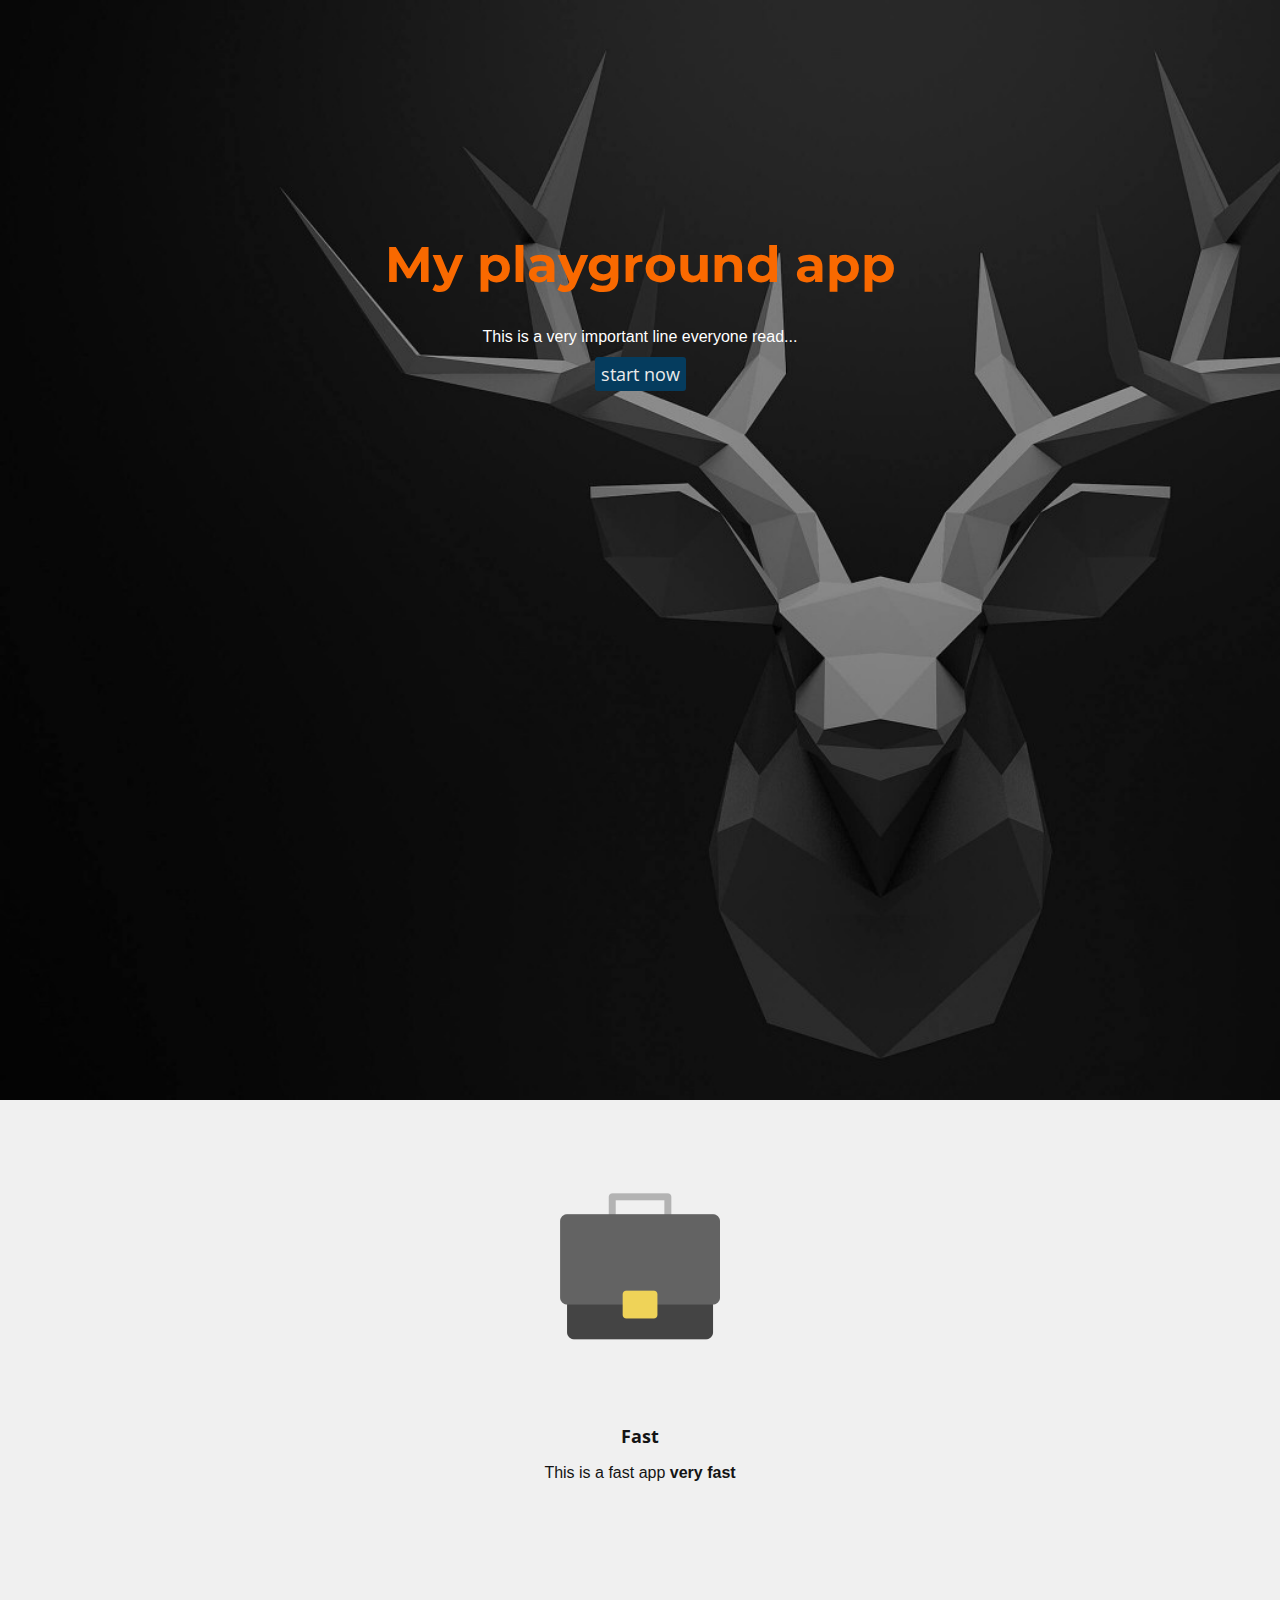
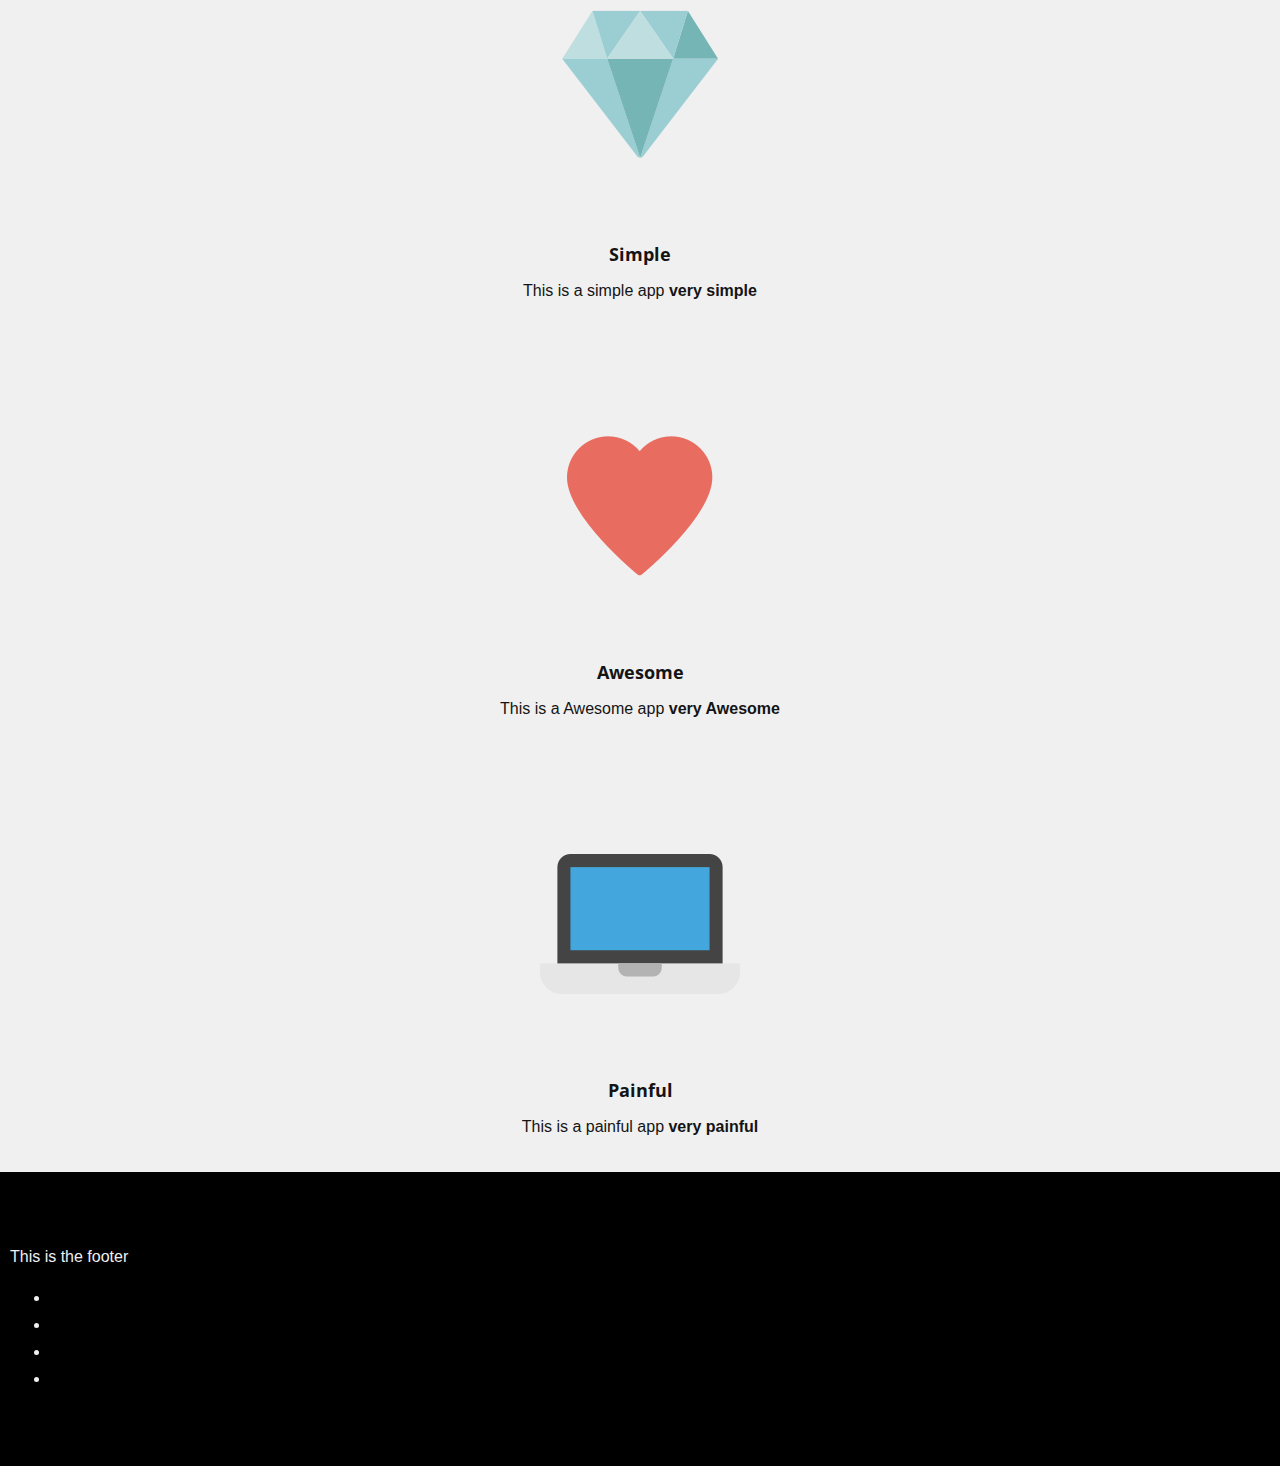
==== playground.html @ d47a88ba "le reste de files" ====
<!DOCTYPE html>
<html>
  <head>
    <meta charset="utf-8">
    <title>My playground landing</title>
    <link rel="stylesheet" href="font-awesome-4.7.0/css/font-awesome.min.css">
    <link href="https://fonts.googleapis.com/css?family=Montserrat:400,700|Open+Sans:300,400,700" rel="stylesheet">
    <link rel="stylesheet" href="style.css">
  </head>
  <body>

<div id="banner">
  <h1>My playground app</h1>
  <p>This is a very important line everyone read...</p>
  <p>
    <a href="#">start now</a>
  </p>
</div>

<div class="card">
  <img src="images/briefcase.png" alt="puya">
  <h2>Fast</h2>
  <p>This is a fast app <strong>very fast</strong></p>
</div>

<div class="card">
  <img src="images/diamond.png" alt="">
  <h2>Simple</h2>
  <p>This is a simple app <strong>very simple</strong></p>
</div>

<div class="card">
  <img src="images/heart.png" alt="">
  <h2>Awesome</h2>
  <p>This is a Awesome app <strong>very Awesome</strong></p>
</div>

<div class="card">
  <img src="images/laptop.png" alt="">
  <h2>Painful</h2>
  <p>This is a painful app <strong>very painful</strong></p>
</div>

<div class="footer">
  <p>This is the footer</p>
  <ul>
    <li><a href="#"><i class="fa fa-facebook" aria-hidden="true"></i></a></li>
    <li><a href="#"><i class="fa fa-twitter" aria-hidden="true"></i></a></li>
    <li><a href="#"><i class="fa fa-youtube-play" aria-hidden="true"></i></a></li>
    <li><a href="#"><i class="fa fa-github" aria-hidden="true"></i></a></li>
  </ul>
</div>




  </body>
</html>
---- style.css ----
body{
  background-color: rgb(240, 240, 240);
  color: rgb(20, 20, 20);
  font-family: Helvetica;
  margin: 0;

}


h1{
  font-family: 'Montserrat', sans-serif;
  font-size: 50px;
  color: #F96900;

}

h2{
  font-family: 'Open Sans', sans-serif;
  font-size: 18px;
}

a{
  text-decoration: none;
  color: blue;
  font-family: 'Open Sans', sans-serif;

}

a:hover{
  text-decoration: none;
  color: #95E06C;
}

#banner{
  background-image: url("images/banner-bg.jpg");
  background-size: cover;
  height: 700px;
  padding: 200px 0;
  text-align: center;
}

#banner p {
  color: white;
}

#banner a {
  font-size: 18px;
  padding: 5px 6px;
  border-radius: 3px;
  margin: 20px;
  background-color: #053C5E;
  color: rgb(235, 235, 235);
}

#banner a:hover {
  background-color: #1F7A8C;
}

.card {
  padding: 20px 0;
  text-align: center;
}

.card h2 {
  margin-top: 0;
}
.footer {
  background: black;
  color: rgb(240, 240, 240);
  padding: 60px 10px;
}

.footer a {
  color: grey;
  font-size: 20px;
}

.footer a:hover {
  color: white;
}
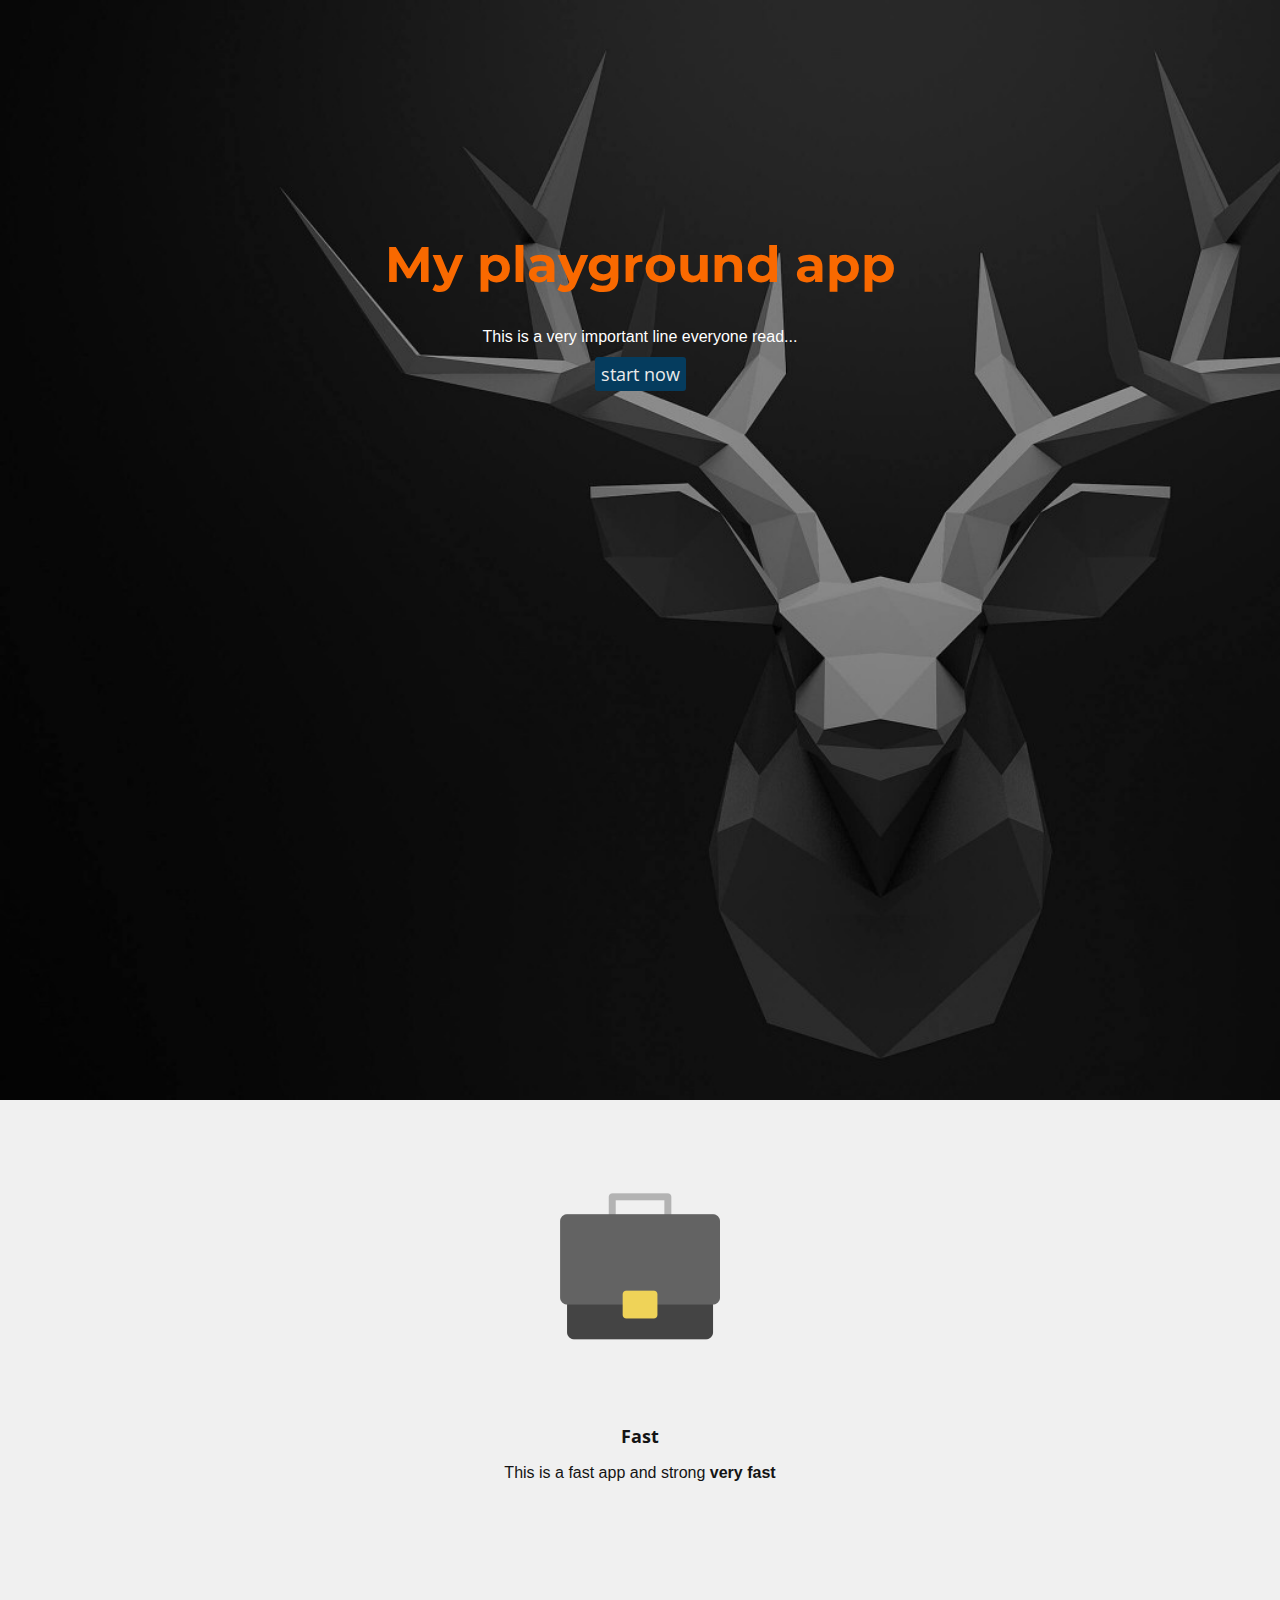
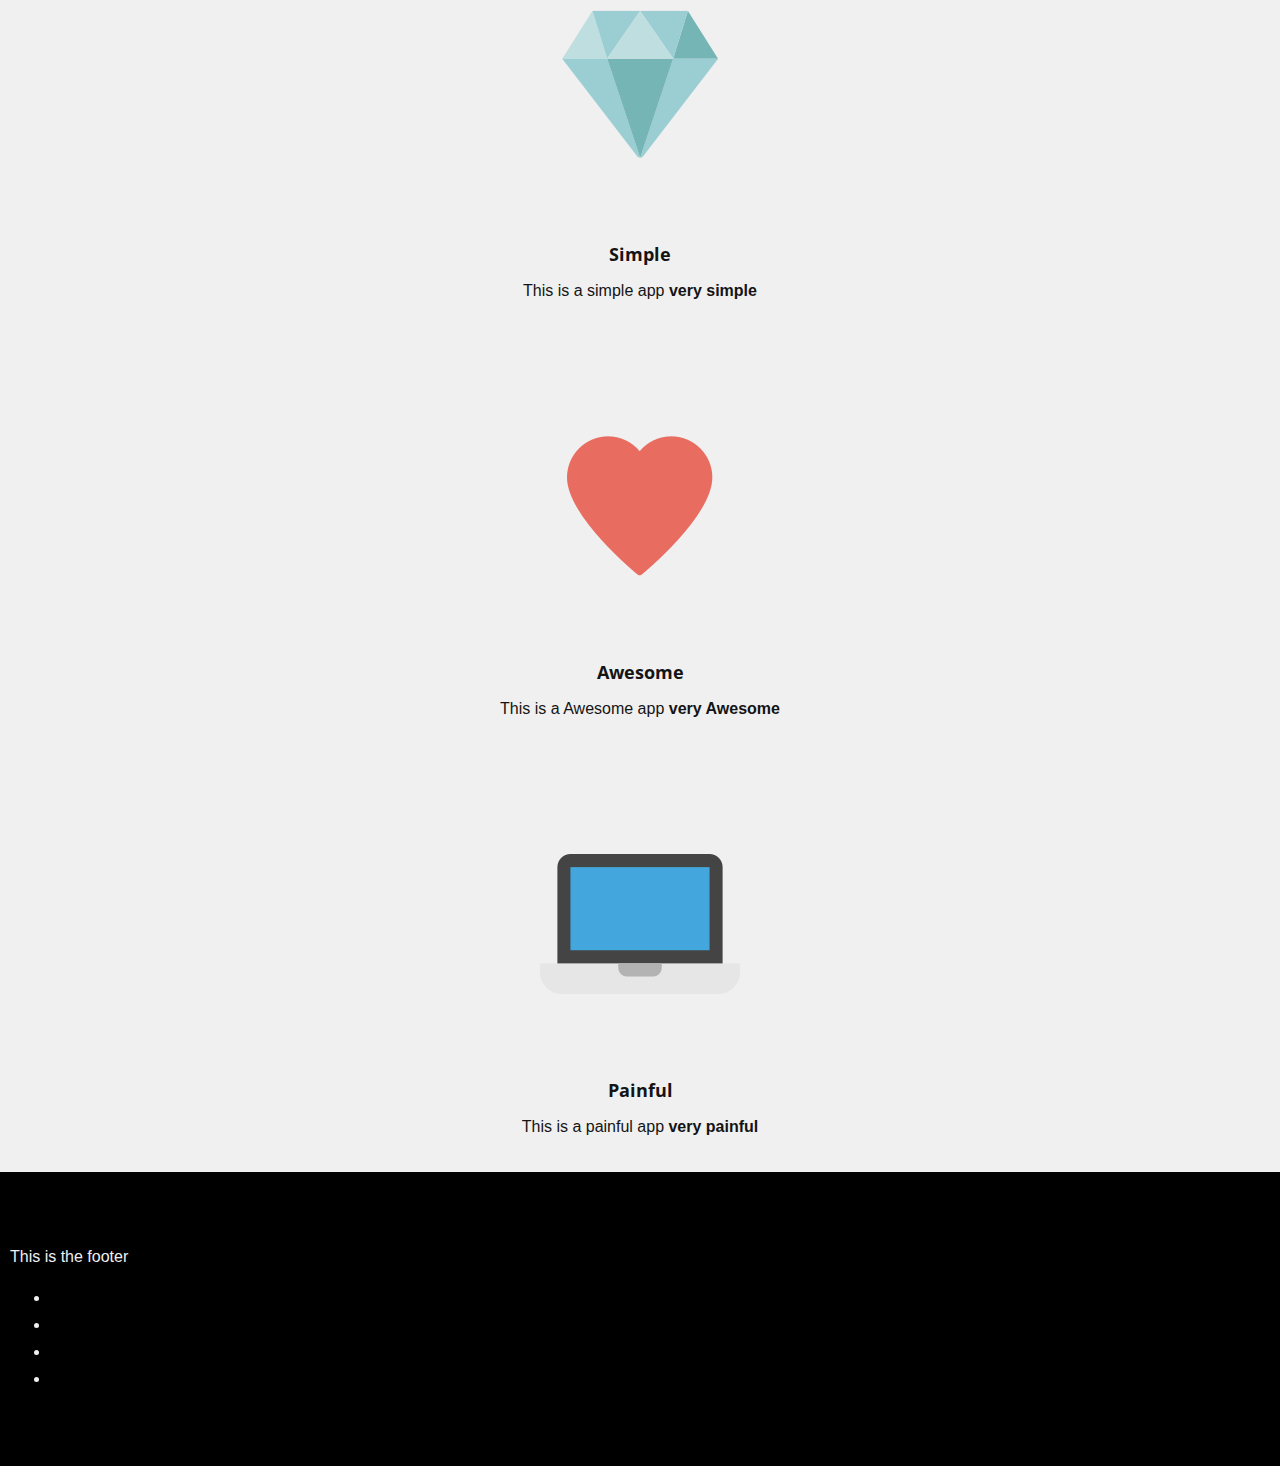
==== commit d93fa03e: "login" ====
--- a/playground.html
+++ b/playground.html
@@ -20,7 +20,7 @@
 <div class="card">
   <img src="images/briefcase.png" alt="puya">
   <h2>Fast</h2>
-  <p>This is a fast app <strong>very fast</strong></p>
+  <p>This is a fast app and strong <strong>very fast</strong></p>
 </div>
 
 <div class="card">
